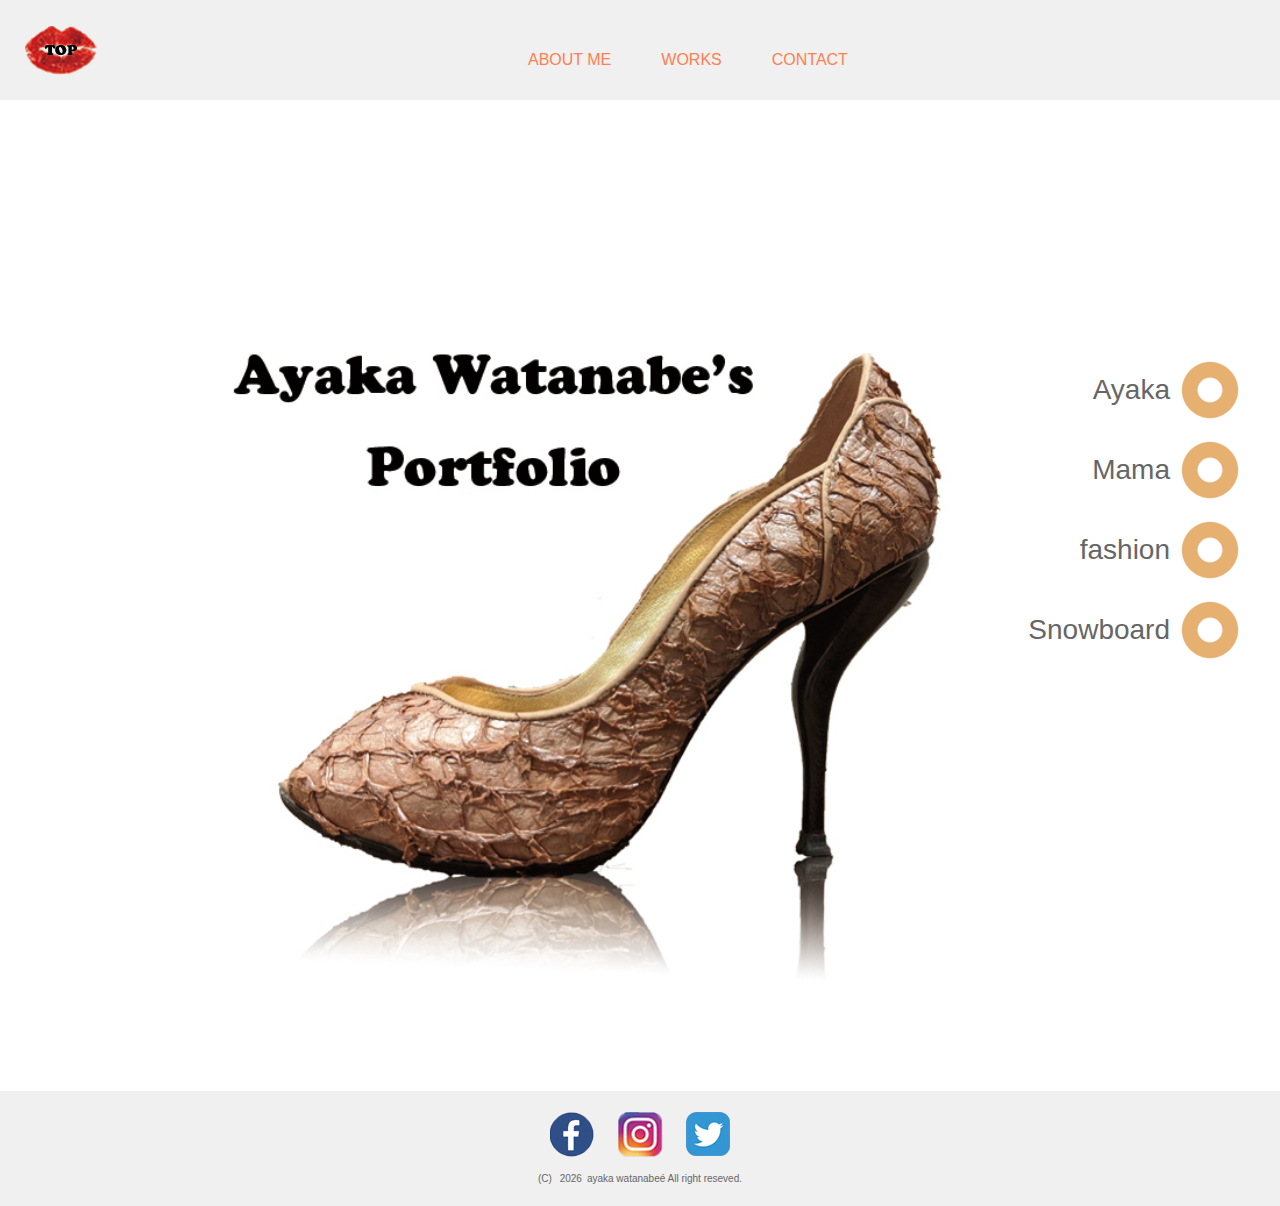
==== portfolio/index.html @ bd17fe5c "add protofolio" ====
<!DOCTYPE HTML>
<html lang="ja">

<head>
  <meta charset="utf-8">
  <meta name="description" content="Watanabe Ayaka's portfolio">
  <meta name="keywords" content="portfolio">
  <meta http-equiv="x-ua-compatible" content="ie=edge">
  <!--IE標準モード表示用-->
  <meta name="viewport" content="width=device-width, initial-scale=1.0">
  <meta name="format-detection" content="telephone=no">
  <!--TELリンク防ぐスマホ用-->
  <link rel="shortcut icon" href="images/favicon.ico">
  <title>Hi! I'm Ayaka Watanabe! | Portflio</title>
  <link rel="stylesheet" href="css/reset.css">
  <link rel="stylesheet" href="css/style.css">
  <link rel="stylesheet" href="css/jquery.bxslider.css">
  <link rel="stylesheet" href="css/colorbox.css">
  <link rel="stylesheet" href="css/component.css">
</head>

<body>
  <header class="header">

    <div class="pageTOP">

      <div class="top-icon">
        <a href="index.html">
          <img src="images/page01_03.jpg" alt="LOGO">
        </a>
      </div>

    </div>
    <!---- .pageTOP ---->

    <nav id="top-nav">
      <ul class="clearfix">
        <li class="navLine"><a href="about.html">ABOUT ME</a></li>
        <li class="navLine"><a href="works.html">WORKS</a></li>
        <li class="navLine"><a href="contact.html">CONTACT</a></li>
      </ul>
    </nav>


    <div class="responsive-menu">
      <div id="sp-nav">
        <ul>
          <li><a href="about.html">ABOUT ME</a></li>
          <li><a href="works.html">WORKS</a></li>
          <li><a href="contact.html">CONTACT</a></li>
        </ul>
      </div>
      <button class="sp-menu">
        <span></span><span></span><span></span>
      </button>
    </div>

  </header>


  <section class="profile">
    <p class="main-pic">
      <img id="main-picture1" src="images/カンプ_01.jpg" style="display: block;">
      <img id="main-picture2" src="images/sosk_02.jpg">
      <img id="main-picture3" src="images/fashion_03.jpg">
      <img id="main-picture4" src="images/snow_04.jpg">
    </p>


    <article class="sidenav">
      <svg class="filter" version="1.1">
        <defs>
          <filter id="gooeyness">
            <feGaussianBlur in="SourceGraphic" stdDeviation="8" result="blur" />
            <feColorMatrix in="blur" mode="matrix" values="1 0 0 0 0  0 1 0 0 0  0 0 1 0 0  0 0 0 20 -10"
              result="gooey" />
            <feComposite in="SourceGraphic" in2="gooey" operator="atop" />
          </filter>
        </defs>
      </svg>

      <div class="radios-boxes">

        <div class="labels">
          <label for="radio1" class="label">
            <p>Ayaka</p>
          </label>
          <label for="radio2" class="label">
            <p>Mama</p>
          </label>
          <label for="radio3" class="label">
            <p>fashion</p>
          </label>
          <label for="radio4" class="label">
            <p>Snowboard</p>
          </label>
        </div>

        <div class="radios">
          <input type="radio" name="radio" id="radio1" class="radio" value="r">
          <input type="radio" name="radio" id="radio2" class="radio" value="k">
          <input type="radio" name="radio" id="radio3" class="radio" value="t">
          <input type="radio" name="radio" id="radio4" class="radio" value="s">
          <div class="ball"></div>
        </div>
      </div>
    </article>
  </section>

  <footer>

    <section class="snsBtn">
      <ul>

        <li><a href="#"><img src="images/fb.jpg" alt="fb"></a></li>
        <li><a href="#"><img src="images/ins.jpg" alt="ins"></a></li>
        <li><a href="#"><img src="images/tw.jpg" alt="tw"></a></li>
      </ul>

    </section>

    <small>(C)&ensp;
      <script>document.write(new Date().getFullYear());</script>&ensp;ayaka watanabe&eacute All right reseved.</small>
  </footer>

  <script src="js/jquery-1.11.3.min.js"></script>
  <script src="js/gmap.js"></script>
  <script src="https://maps.google.com/maps/api/js?sencor=true"></script>
  <script src="js/jquery.bxslider.min.js"></script>
  <script src="js/jquery.colorbox-min.js"></script>
  <script src="js/jquery.easing.1.3.js"></script>
  <script src="js/modernizr.custom.js"></script>
  <script src="js/jquery.dlmenu.js"></script>
  <script src="js/function.js"></script>
</body>

</html>
---- portfolio/css/style.css ----
@charset "utf-8";

/************** 共通設定 **************/
body {
	font-family:"ヒラギノ角ゴ Pro W3", "Hiragino Kaku Gothic Pro", "游ゴシック", "Yu Gothic", "游ゴシック体", "YuGothic", "Meiryo UI", "メイリオ", Meiryo, sans-serif;
	font-size: 62.5%;
	color: #666;
}

.clearfix::after {
	content: "";
	display: block;
	clear: both;
}


/************** header **************/

header.header {
	width: 100%;
	background-color: #f0f0f0;
	height: 100px;
	top: 0;
	left: 0;

}

header.header .top-icon {
	float: left;
	padding: 25px;
}

.header nav {
  margin-left: 500px;
  padding: 28px;
}


.header nav ul {
	margin-top: 24px;
}

.header nav ul li {
	float: left;
	margin-right: 50px;
}

.header nav ul li:last-child {
	margin-right: 0;
}

.header nav ul li a {
	text-decoration: none;
	color: coral;	
	font-size: 1.6em;
	position: relative;
}

.navLine a::after {
	position: absolute;
	bottom: -4px;
	left: 0;
	content: "";
	height: 1px;
	width: 100%;
	background-color: #fff;
	transform: scale(0);
	transform-origin: center top;
	transition: 0.3s;
}

.navLine a:hover::after {
	transform: scale(1);
}

/************* footer ***************/

footer {
	width: 100%;
	height: 115px;
	background-color: #f0f0f0;
	text-align: center;
}

footer .snsBtn ul {
  padding-top: 2.5em;
  padding-bottom: 1.5em;	
}

footer .snsBtn img {
	margin-top: -4px;
}

footer .snsBtn ul li {
	display: inline;
	margin: 1em;
}
/************* top ***************/

.main-pic img {
  width: 100%;
  display: none;
}

/************* side nav ***************/

section p {
	position: relative;
	top: 0;
  }
  
  .sidenav  {
	position: absolute;
	right: 30px;
	top: 350px;
  }
  
  .filter {
	position: absolute;
	left: -9999px;
  }
  
  .burger {
	display: flex;
	flex-direction: column;
	padding: 30px;
  }
  
  .radios-boxes {
	display: flex;
  }
  
  .radios {
	display: flex;
	filter: url('#gooeyness');
	flex-direction: column;
	overflow: hidden;
	position: relative;
  }
  
  .radio {
	-moz-appearance: none;
	-ms-appearance: none;
	-webkit-appearance: none;
	appearance: none;
	border-radius: 50%;
	border: 16px solid #e6b071;
	cursor: pointer;
	height: 60px;
	margin: 10px;
	outline: 0;
	-webkit-tap-highlight-color: transparent;
	transition: border-color 800ms;
	width: 60px;
  }
  
  .radio.active {
	border-color: coral;
  }
  
  .ball {
	background: white;
	border-radius: 50%;
	height: 34px;
	left: 23px;
	pointer-events: none;
	position: absolute;
	top: 23px;
	transform: translateY(-80px);
	transition: transform 800ms;
	width: 34px;
  }
  
  .ball.pos0 {
	transform: translateY(0px);
  }
  
  .ball.pos1 {
	transform: translateY(80px);
  }
  
  .ball.pos2 {
	transform: translateY(160px);
  }
  
  .ball.pos3 {
	transform: translateY(240px);
  }
  
  .labels {
	margin-left: 5px;
  }
  
  .label {
	color: #666;
	cursor: pointer;
	display: flex;
	flex-direction: column;
	font-size: 28px;
	line-height: 50px;
	padding: 15px 0;
	-webkit-tap-highlight-color: transparent;
	transition: color 800ms;
  }
  
  .label p {
	  text-align: right;
  }
  
  .label.active {
	color: coral;
  } 

  /************* profile ***************/
.info {
	text-align: center;
}

.ayakaphoto,
.name {
	display: inline-block;
  margin-top: 9.0em;
}

.pr {
	padding: 3em 0;
	margin-left: 4em;
}

.skill {
	margin-bottom: 4em;
}

.pr img,
.skill img {
 width:  100%;
}



/* #main  {
	text-align: center;
	font-weight: bold;
}

.info img {
	margin-top: 90px;
}


.info h2 {
	font-size: 4.2em;
	
}

.info ul {
	font-size: 2.5em;
	font-weight: lighter;
}

.info
.info2 {
	font-weight: lighter;
} */



/************* works ***************/

#workList h3 {
	font-size: 50px;
	font-weight: bold;
	margin-top: 100px;
	margin-left: 30px;
	margin-bottom: 50px;
}
#workList img {
	vertical-align:bottom;
}

.graphics{
  display: flex;
  flex-wrap: wrap;
}

a.group1 {
  flex-basis: 25%;
}

.group1 img {
  width: 100%;
}

.web{
  display: flex;
  flex-wrap: wrap;
}
.web a img {
  padding-bottom: 50px;
}
a.group2 {
  flex-basis: 25%;
}

a.group2 img {
  width: 100%;
}

/************* responsive ***************
/* humburger menu */
.sp-menu {
  position: fixed;
  top: 20px;
  right: 25px;
  width: 35px;
  height: 22px;
  line-height: 10px;
  z-index: 10;
  border: none;
  background: transparent;
  display: none;
  outline: none;

}
.sp-menu span {
  display: inline-block;
  -webkit-transition: all .4s;
  transition: all .4s;
  box-sizing: border-box;
  position: relative;
  left: 0;
  width: 100%;
  height: 2px;
  background-color: darkgray;
  z-index: 10;
}

.sp-menu.active span:nth-of-type(1) {
  -webkit-transform: translateY(10px) rotate(45deg);
  transform: translateY(10px) rotate(45deg);
}
.sp-menu.active span:nth-of-type(2) {
  opacity: 0;
}
.sp-menu.active span:nth-of-type(3) {
  -webkit-transform: translateY(-10px) rotate(-45deg);
  transform: translateY(-10px) rotate(-45deg);
}

/* sp navigation */
#sp-nav {
  position: fixed;
  top: 0;
  right: 0;
  z-index: 10;
  width: 100%;
  height: 100vh;
  opacity: 0;
  background-color:rgba(53, 26, 209, 0.9);
  transition: all 0.3s ease-in-out;
  visibility: hidden;
}
#sp-nav.active {
  right: 0;
  opacity: 1;
  -moz-transform: translateX(0);
  -webkit-transform: translateX(0);
  transform: translateX(0);
  visibility: visible;
}

#sp-nav ul {
  margin: 40px 0;
  padding: 40px 0;
}
#sp-nav ul li {
  list-style-type: none;
}
#sp-nav ul li a {
  display: block;
  font-size: 40px;
  padding: 40px 0;
  transition: all 0.2s ease-in-out;
  text-align: center;
  text-decoration: none;
  color: #fff;
}
#sp-nav ul li a:hover {
  color: coral;
}

@media screen and (max-width: 769px) {
	#top-nav {
		display: none;
	}

	.radios-boxes {
		display: none;
  }

  .sp-menu {
    display: block;
  }

  .main-pic img {
    display: block;
  }

  #workList h3 {
    text-align: center;
    color: coral;
  }
  a.group1  {  
    margin: auto;
    flex-basis: 75%;  
  }

  a.group2 {
  }
  
  
}
---- portfolio/css/colorbox.css ----
/*
    Colorbox Core Style:
    The following CSS is consistent between example themes and should not be altered.
*/
#colorbox, #cboxOverlay, #cboxWrapper{position:absolute; top:0; left:0; z-index:9999; overflow:hidden;}
#cboxWrapper {max-width:none;}
#cboxOverlay{position:fixed; width:100%; height:100%;}
#cboxMiddleLeft, #cboxBottomLeft{clear:left;}
#cboxContent{position:relative;}
#cboxLoadedContent{overflow:auto; -webkit-overflow-scrolling: touch;}
#cboxTitle{margin:0;}
#cboxLoadingOverlay, #cboxLoadingGraphic{position:absolute; top:0; left:0; width:100%; height:100%;}
#cboxPrevious, #cboxNext, #cboxClose, #cboxSlideshow{cursor:pointer;}
.cboxPhoto{float:left; margin:auto; border:0; display:block; max-width:none; -ms-interpolation-mode:bicubic;}
.cboxIframe{width:100%; height:100%; display:block; border:0; padding:0; margin:0;}
#colorbox, #cboxContent, #cboxLoadedContent{box-sizing:content-box; -moz-box-sizing:content-box; -webkit-box-sizing:content-box;}

/* 
    User Style:
    Change the following styles to modify the appearance of Colorbox.  They are
    ordered & tabbed in a way that represents the nesting of the generated HTML.
*/
#cboxOverlay{background:#fff; opacity: 0.9; filter: alpha(opacity = 90);}
#colorbox{outline:0;}
    #cboxContent{margin-top:32px; overflow:visible; background:#000;}
        .cboxIframe{background:#fff;}
        #cboxError{padding:50px; border:1px solid #ccc;}
        #cboxLoadedContent{background:#000; padding:1px;}
        #cboxLoadingGraphic{background:url(images/loading.gif) no-repeat center center;}
        #cboxLoadingOverlay{background:#000;}
        #cboxTitle{position:absolute; top:-22px; left:0; color:#000;}
        #cboxCurrent{position:absolute; top:-22px; right:205px; text-indent:-9999px;}

        /* these elements are buttons, and may need to have additional styles reset to avoid unwanted base styles */
        #cboxPrevious, #cboxNext, #cboxSlideshow, #cboxClose {border:0; padding:0; margin:0; overflow:visible; text-indent:-9999px; width:20px; height:20px; position:absolute; top:-20px; background:url(../images/c_controls.png) no-repeat 0 0;}
        
        /* avoid outlines on :active (mouseclick), but preserve outlines on :focus (tabbed navigating) */
        #cboxPrevious:active, #cboxNext:active, #cboxSlideshow:active, #cboxClose:active {outline:0;}

        #cboxPrevious{background-position:0px 0px; right:44px;}
        #cboxPrevious:hover{background-position:0px -25px;}
        #cboxNext{background-position:-25px 0px; right:22px;}
        #cboxNext:hover{background-position:-25px -25px;}
        #cboxClose{background-position:-50px 0px; right:0;}
        #cboxClose:hover{background-position:-50px -25px;}
        .cboxSlideshow_on #cboxPrevious, .cboxSlideshow_off #cboxPrevious{right:66px;}
        .cboxSlideshow_on #cboxSlideshow{background-position:-75px -25px; right:44px;}
        .cboxSlideshow_on #cboxSlideshow:hover{background-position:-100px -25px;}
        .cboxSlideshow_off #cboxSlideshow{background-position:-100px 0px; right:44px;}
        .cboxSlideshow_off #cboxSlideshow:hover{background-position:-75px -25px;}
---- portfolio/css/component.css ----
@font-face {
	font-family: 'icomoon';
	src:url('../fonts/icomoon.eot');
	src:url('../fonts/icomoon.eot?#iefix') format('embedded-opentype'),
		url('../fonts/icomoon.woff') format('woff'),
		url('../fonts/icomoon.ttf') format('truetype'),
		url('../fonts/icomoon.svg#icomoon') format('svg');
	font-weight: normal;
	font-style: normal;
}

/* Common styles of menus */

.dl-menuwrapper {
	width: 100%;
	max-width: 200px;
	float: left;
	position: relative;
	-webkit-perspective: 1000px;
	perspective: 1000px;
	-webkit-perspective-origin: 50% 200%;
	perspective-origin: 50% 200%;
}

.dl-menuwrapper:first-child {
	margin-right: 100px;
}

.dl-menuwrapper button {
	background: #D8CACA;
	opacity: 0.8;
	border: none;
	width: 48px;
	height: 45px;
	text-indent: -900em;
	overflow: hidden;
	position: relative;
	cursor: pointer;
	outline: none;
	float: right;
}

.dl-menuwrapper button:hover,
.dl-menuwrapper button.dl-active,
.dl-menuwrapper ul {
	background: #D8CACA;
}

.dl-menuwrapper button:after {
	content: '';
	position: absolute;
	width: 68%;
	height: 5px;
	background: #fff;
	top: 10px;
	left: 16%;
	box-shadow: 
		0 10px 0 #fff, 
		0 20px 0 #fff;
}

.dl-menuwrapper ul {
	padding: 0;
	list-style: none;
	-webkit-transform-style: preserve-3d;
	transform-style: preserve-3d;
}

.dl-menuwrapper li {
	position: relative;
}

.dl-menuwrapper li a {
	display: block;
	position: relative;
	padding: 15px 20px;
	font-size: 16px;
	line-height: 20px;
	font-weight: 300;
	color: #fff;
	outline: none;
}

.no-touch .dl-menuwrapper li a:hover {
	background: rgba(255,248,213,0.1);
}

.dl-menuwrapper li.dl-back > a {
	padding-left: 30px;
	background: rgba(0,0,0,0.1);
}

.dl-menuwrapper li.dl-back:after,
.dl-menuwrapper li > a:not(:only-child):after {
	position: absolute;
	top: 0;
	line-height: 50px;
	font-family: 'icomoon';
	speak: none;
	-webkit-font-smoothing: antialiased;
	content: "\e000";
}

.dl-menuwrapper li.dl-back:after {
	left: 10px;
	color: rgba(212,204,198,0.3);
	-webkit-transform: rotate(180deg);
	transform: rotate(180deg);
}

.dl-menuwrapper li > a:after {
	right: 10px;
	color: rgba(0,0,0,0.15);
}

.dl-menuwrapper .dl-menu {
	margin: 40px 0 0 0;
	position: absolute;
	width: 100%;
	opacity: 0;
	pointer-events: none;
	-webkit-transform: translateY(10px);
	transform: translateY(10px);
	-webkit-backface-visibility: hidden;
	backface-visibility: hidden;
}

.dl-menuwrapper .dl-menu.dl-menu-toggle {
	transition: all 0.3s ease;
}

.dl-menuwrapper .dl-menu.dl-menuopen {
	opacity: 1;
	pointer-events: auto;
	-webkit-transform: translateY(0px);
	transform: translateY(0px);
}

/* Hide the inner submenus */
.dl-menuwrapper li .dl-submenu {
	display: none;
}

/* 
When a submenu is openend, we will hide all li siblings.
For that we give a class to the parent menu called "dl-subview".
We also hide the submenu link. 
The opened submenu will get the class "dl-subviewopen".
All this is done for any sub-level being entered.
*/
.dl-menu.dl-subview li,
.dl-menu.dl-subview li.dl-subviewopen > a,
.dl-menu.dl-subview li.dl-subview > a {
	display: none;
}

.dl-menu.dl-subview li.dl-subview,
.dl-menu.dl-subview li.dl-subview .dl-submenu,
.dl-menu.dl-subview li.dl-subviewopen,
.dl-menu.dl-subview li.dl-subviewopen > .dl-submenu,
.dl-menu.dl-subview li.dl-subviewopen > .dl-submenu > li {
	display: block;
}

/* Dynamically added submenu outside of the menu context */
.dl-menuwrapper > .dl-submenu {
	position: absolute;
	width: 100%;
	top: 50px;
	left: 0;
	margin: 0;
}

/* Animation classes for moving out and in */

.dl-menu.dl-animate-out-1 {
	-webkit-animation: MenuAnimOut1 0.4s;
	animation: MenuAnimOut1 0.4s;
}

.dl-menu.dl-animate-out-2 {
	-webkit-animation: MenuAnimOut2 0.3s ease-in-out;
	animation: MenuAnimOut2 0.3s ease-in-out;
}

.dl-menu.dl-animate-out-3 {
	-webkit-animation: MenuAnimOut3 0.4s ease;
	animation: MenuAnimOut3 0.4s ease;
}

.dl-menu.dl-animate-out-4 {
	-webkit-animation: MenuAnimOut4 0.4s ease;
	animation: MenuAnimOut4 0.4s ease;
}

.dl-menu.dl-animate-out-5 {
	-webkit-animation: MenuAnimOut5 0.4s ease;
	animation: MenuAnimOut5 0.4s ease;
}

@-webkit-keyframes MenuAnimOut1 {
	0% { }
	50% {
		-webkit-transform: translateZ(-250px) rotateY(30deg);
	}
	75% {
		-webkit-transform: translateZ(-372.5px) rotateY(15deg);
		opacity: .5;
	}
	100% {
		-webkit-transform: translateZ(-500px) rotateY(0deg);
		opacity: 0;
	}
}

@-webkit-keyframes MenuAnimOut2 {
	0% { }
	100% {
		-webkit-transform: translateX(-100%);
		opacity: 0;
	}
}

@-webkit-keyframes MenuAnimOut3 {
	0% { }
	100% {
		-webkit-transform: translateZ(300px);
		opacity: 0;
	}
}

@-webkit-keyframes MenuAnimOut4 {
	0% { }
	100% {
		-webkit-transform: translateZ(-300px);
		opacity: 0;
	}
}

@-webkit-keyframes MenuAnimOut5 {
	0% { }
	100% {
		-webkit-transform: translateY(40%);
		opacity: 0;
	}
}

@keyframes MenuAnimOut1 {
	0% { }
	50% {
		-webkit-transform: translateZ(-250px) rotateY(30deg);
		transform: translateZ(-250px) rotateY(30deg);
	}
	75% {
		-webkit-transform: translateZ(-372.5px) rotateY(15deg);
		transform: translateZ(-372.5px) rotateY(15deg);
		opacity: .5;
	}
	100% {
		-webkit-transform: translateZ(-500px) rotateY(0deg);
		transform: translateZ(-500px) rotateY(0deg);
		opacity: 0;
	}
}

@keyframes MenuAnimOut2 {
	0% { }
	100% {
		-webkit-transform: translateX(-100%);
		transform: translateX(-100%);
		opacity: 0;
	}
}

@keyframes MenuAnimOut3 {
	0% { }
	100% {
		-webkit-transform: translateZ(300px);
		transform: translateZ(300px);
		opacity: 0;
	}
}

@keyframes MenuAnimOut4 {
	0% { }
	100% {
		-webkit-transform: translateZ(-300px);
		transform: translateZ(-300px);
		opacity: 0;
	}
}

@keyframes MenuAnimOut5 {
	0% { }
	100% {
		-webkit-transform: translateY(40%);
		transform: translateY(40%);
		opacity: 0;
	}
}

.dl-menu.dl-animate-in-1 {
	-webkit-animation: MenuAnimIn1 0.3s;
	animation: MenuAnimIn1 0.3s;
}

.dl-menu.dl-animate-in-2 {
	-webkit-animation: MenuAnimIn2 0.3s ease-in-out;
	animation: MenuAnimIn2 0.3s ease-in-out;
}

.dl-menu.dl-animate-in-3 {
	-webkit-animation: MenuAnimIn3 0.4s ease;
	animation: MenuAnimIn3 0.4s ease;
}

.dl-menu.dl-animate-in-4 {
	-webkit-animation: MenuAnimIn4 0.4s ease;
	animation: MenuAnimIn4 0.4s ease;
}

.dl-menu.dl-animate-in-5 {
	-webkit-animation: MenuAnimIn5 0.4s ease;
	animation: MenuAnimIn5 0.4s ease;
}

@-webkit-keyframes MenuAnimIn1 {
	0% {
		-webkit-transform: translateZ(-500px) rotateY(0deg);
		opacity: 0;
	}
	20% {
		-webkit-transform: translateZ(-250px) rotateY(30deg);
		opacity: 0.5;
	}
	100% {
		-webkit-transform: translateZ(0px) rotateY(0deg);
		opacity: 1;
	}
}

@-webkit-keyframes MenuAnimIn2 {
	0% {
		-webkit-transform: translateX(-100%);
		opacity: 0;
	}
	100% {
		-webkit-transform: translateX(0px);
		opacity: 1;
	}
}

@-webkit-keyframes MenuAnimIn3 {
	0% {
		-webkit-transform: translateZ(300px);
		opacity: 0;
	}
	100% {
		-webkit-transform: translateZ(0px);
		opacity: 1;
	}
}

@-webkit-keyframes MenuAnimIn4 {
	0% {
		-webkit-transform: translateZ(-300px);
		opacity: 0;
	}
	100% {
		-webkit-transform: translateZ(0px);
		opacity: 1;
	}
}

@-webkit-keyframes MenuAnimIn5 {
	0% {
		-webkit-transform: translateY(40%);
		opacity: 0;
	}
	100% {
		-webkit-transform: translateY(0);
		opacity: 1;
	}
}

@keyframes MenuAnimIn1 {
	0% {
		-webkit-transform: translateZ(-500px) rotateY(0deg);
		transform: translateZ(-500px) rotateY(0deg);
		opacity: 0;
	}
	20% {
		-webkit-transform: translateZ(-250px) rotateY(30deg);
		transform: translateZ(-250px) rotateY(30deg);
		opacity: 0.5;
	}
	100% {
		-webkit-transform: translateZ(0px) rotateY(0deg);
		transform: translateZ(0px) rotateY(0deg);
		opacity: 1;
	}
}

@keyframes MenuAnimIn2 {
	0% {
		-webkit-transform: translateX(-100%);
		transform: translateX(-100%);
		opacity: 0;
	}
	100% {
		-webkit-transform: translateX(0px);
		transform: translateX(0px);
		opacity: 1;
	}
}

@keyframes MenuAnimIn3 {
	0% {
		-webkit-transform: translateZ(300px);
		transform: translateZ(300px);
		opacity: 0;
	}
	100% {
		-webkit-transform: translateZ(0px);
		transform: translateZ(0px);
		opacity: 1;
	}
}

@keyframes MenuAnimIn4 {
	0% {
		-webkit-transform: translateZ(-300px);
		transform: translateZ(-300px);
		opacity: 0;
	}
	100% {
		-webkit-transform: translateZ(0px);
		transform: translateZ(0px);
		opacity: 1;
	}
}

@keyframes MenuAnimIn5 {
	0% {
		-webkit-transform: translateY(40%);
		transform: translateY(40%);
		opacity: 0;
	}
	100% {
		-webkit-transform: translateY(0);
		transform: translateY(0);
		opacity: 1;
	}
}

.dl-menuwrapper > .dl-submenu.dl-animate-in-1 {
	-webkit-animation: SubMenuAnimIn1 0.4s ease;
	animation: SubMenuAnimIn1 0.4s ease;
}

.dl-menuwrapper > .dl-submenu.dl-animate-in-2 {
	-webkit-animation: SubMenuAnimIn2 0.3s ease-in-out;
	animation: SubMenuAnimIn2 0.3s ease-in-out;
}

.dl-menuwrapper > .dl-submenu.dl-animate-in-3 {
	-webkit-animation: SubMenuAnimIn3 0.4s ease;
	animation: SubMenuAnimIn3 0.4s ease;
}

.dl-menuwrapper > .dl-submenu.dl-animate-in-4 {
	-webkit-animation: SubMenuAnimIn4 0.4s ease;
	animation: SubMenuAnimIn4 0.4s ease;
}

.dl-menuwrapper > .dl-submenu.dl-animate-in-5 {
	-webkit-animation: SubMenuAnimIn5 0.4s ease;
	animation: SubMenuAnimIn5 0.4s ease;
}

@-webkit-keyframes SubMenuAnimIn1 {
	0% {
		-webkit-transform: translateX(50%);
		opacity: 0;
	}
	100% {
		-webkit-transform: translateX(0px);
		opacity: 1;
	}
}

@-webkit-keyframes SubMenuAnimIn2 {
	0% {
		-webkit-transform: translateX(100%);
		opacity: 0;
	}
	100% {
		-webkit-transform: translateX(0px);
		opacity: 1;
	}
}

@-webkit-keyframes SubMenuAnimIn3 {
	0% {
		-webkit-transform: translateZ(-300px);
		opacity: 0;
	}
	100% {
		-webkit-transform: translateZ(0px);
		opacity: 1;
	}
}

@-webkit-keyframes SubMenuAnimIn4 {
	0% {
		-webkit-transform: translateZ(300px);
		opacity: 0;
	}
	100% {
		-webkit-transform: translateZ(0px);
		opacity: 1;
	}
}

@-webkit-keyframes SubMenuAnimIn5 {
	0% {
		-webkit-transform: translateZ(-200px);
		opacity: 0;
	}
	100% {
		-webkit-transform: translateZ(0);
		opacity: 1;
	}
}

@keyframes SubMenuAnimIn1 {
	0% {
		-webkit-transform: translateX(50%);
		transform: translateX(50%);
		opacity: 0;
	}
	100% {
		-webkit-transform: translateX(0px);
		transform: translateX(0px);
		opacity: 1;
	}
}

@keyframes SubMenuAnimIn2 {
	0% {
		-webkit-transform: translateX(100%);
		transform: translateX(100%);
		opacity: 0;
	}
	100% {
		-webkit-transform: translateX(0px);
		transform: translateX(0px);
		opacity: 1;
	}
}

@keyframes SubMenuAnimIn3 {
	0% {
		-webkit-transform: translateZ(-300px);
		transform: translateZ(-300px);
		opacity: 0;
	}
	100% {
		-webkit-transform: translateZ(0px);
		transform: translateZ(0px);
		opacity: 1;
	}
}

@keyframes SubMenuAnimIn4 {
	0% {
		-webkit-transform: translateZ(300px);
		transform: translateZ(300px);
		opacity: 0;
	}
	100% {
		-webkit-transform: translateZ(0px);
		transform: translateZ(0px);
		opacity: 1;
	}
}

@keyframes SubMenuAnimIn5 {
	0% {
		-webkit-transform: translateZ(-200px);
		transform: translateZ(-200px);
		opacity: 0;
	}
	100% {
		-webkit-transform: translateZ(0);
		transform: translateZ(0);
		opacity: 1;
	}
}

.dl-menuwrapper > .dl-submenu.dl-animate-out-1 {
	-webkit-animation: SubMenuAnimOut1 0.4s ease;
	animation: SubMenuAnimOut1 0.4s ease;
}

.dl-menuwrapper > .dl-submenu.dl-animate-out-2 {
	-webkit-animation: SubMenuAnimOut2 0.3s ease-in-out;
	animation: SubMenuAnimOut2 0.3s ease-in-out;
}

.dl-menuwrapper > .dl-submenu.dl-animate-out-3 {
	-webkit-animation: SubMenuAnimOut3 0.4s ease;
	animation: SubMenuAnimOut3 0.4s ease;
}

.dl-menuwrapper > .dl-submenu.dl-animate-out-4 {
	-webkit-animation: SubMenuAnimOut4 0.4s ease;
	animation: SubMenuAnimOut4 0.4s ease;
}

.dl-menuwrapper > .dl-submenu.dl-animate-out-5 {
	-webkit-animation: SubMenuAnimOut5 0.4s ease;
	animation: SubMenuAnimOut5 0.4s ease;
}

@-webkit-keyframes SubMenuAnimOut1 {
	0% {
		-webkit-transform: translateX(0%);
		opacity: 1;
	}
	100% {
		-webkit-transform: translateX(50%);
		opacity: 0;
	}
}

@-webkit-keyframes SubMenuAnimOut2 {
	0% {
		-webkit-transform: translateX(0%);
		opacity: 1;
	}
	100% {
		-webkit-transform: translateX(100%);
		opacity: 0;
	}
}

@-webkit-keyframes SubMenuAnimOut3 {
	0% {
		-webkit-transform: translateZ(0px);
		opacity: 1;
	}
	100% {
		-webkit-transform: translateZ(-300px);
		opacity: 0;
	}
}

@-webkit-keyframes SubMenuAnimOut4 {
	0% {
		-webkit-transform: translateZ(0px);
		opacity: 1;
	}
	100% {
		-webkit-transform: translateZ(300px);
		opacity: 0;
	}
}

@-webkit-keyframes SubMenuAnimOut5 {
	0% {
		-webkit-transform: translateZ(0);
		opacity: 1;
	}
	100% {
		-webkit-transform: translateZ(-200px);
		opacity: 0;
	}
}

@keyframes SubMenuAnimOut1 {
	0% {
		-webkit-transform: translateX(0%);
		transform: translateX(0%);
		opacity: 1;
	}
	100% {
		-webkit-transform: translateX(50%);
		transform: translateX(50%);
		opacity: 0;
	}
}

@keyframes SubMenuAnimOut2 {
	0% {
		-webkit-transform: translateX(0%);
		transform: translateX(0%);
		opacity: 1;
	}
	100% {
		-webkit-transform: translateX(100%);
		transform: translateX(100%);
		opacity: 0;
	}
}

@keyframes SubMenuAnimOut3 {
	0% {
		-webkit-transform: translateZ(0px);
		transform: translateZ(0px);
		opacity: 1;
	}
	100% {
		-webkit-transform: translateZ(-300px);
		transform: translateZ(-300px);
		opacity: 0;
	}
}

@keyframes SubMenuAnimOut4 {
	0% {
		-webkit-transform: translateZ(0px);
		transform: translateZ(0px);
		opacity: 1;
	}
	100% {
		-webkit-transform: translateZ(300px);
		transform: translateZ(300px);
		opacity: 0;
	}
}

@keyframes SubMenuAnimOut5 {
	0% {
		-webkit-transform: translateZ(0);
		transform: translateZ(0);
		opacity: 1;
	}
	100% {
		-webkit-transform: translateZ(-200px);
		transform: translateZ(-200px);
		opacity: 0;
	}
}

/* No JS Fallback */
.no-js .dl-menuwrapper .dl-menu {
	position: relative;
	opacity: 1;
	-webkit-transform: none;
	transform: none;
}

.no-js .dl-menuwrapper li .dl-submenu {
	display: block;
}

.no-js .dl-menuwrapper li.dl-back {
	display: none;
}

.no-js .dl-menuwrapper li > a:not(:only-child) {
	background: rgba(0,0,0,0.1);
}

.no-js .dl-menuwrapper li > a:not(:only-child):after {
	content: '';
}

/* Colors for demos */

/* Demo 1 */
.demo-1 .dl-menuwrapper button {
	background: #c62860;
}

.demo-1 .dl-menuwrapper button:hover,
.demo-1 .dl-menuwrapper button.dl-active,
.demo-1 .dl-menuwrapper ul {
	background: #9e1847;
}

/* Demo 2 */
.demo-2 .dl-menuwrapper button {
	background: #e86814;
}

.demo-2 .dl-menuwrapper button:hover,
.demo-2 .dl-menuwrapper button.dl-active,
.demo-2 .dl-menuwrapper ul {
	background: #D35400;
}

/* Demo 3 */
.demo-3 .dl-menuwrapper button {
	background: #08cbc4;
}

.demo-3 .dl-menuwrapper button:hover,
.demo-3 .dl-menuwrapper button.dl-active,
.demo-3 .dl-menuwrapper ul {
	background: #00b4ae;
}

/* Demo 4 */
.demo-4 .dl-menuwrapper button {
	background: #90b912;
}

.demo-4 .dl-menuwrapper button:hover,
.demo-4 .dl-menuwrapper button.dl-active,
.demo-4 .dl-menuwrapper ul {
	background: #79a002;
}

/* Demo 5 */
.demo-5 .dl-menuwrapper button {
	background: #744783;
}

.demo-5 .dl-menuwrapper button:hover,
.demo-5 .dl-menuwrapper button.dl-active,
.demo-5 .dl-menuwrapper ul {
	background: #643771;
}
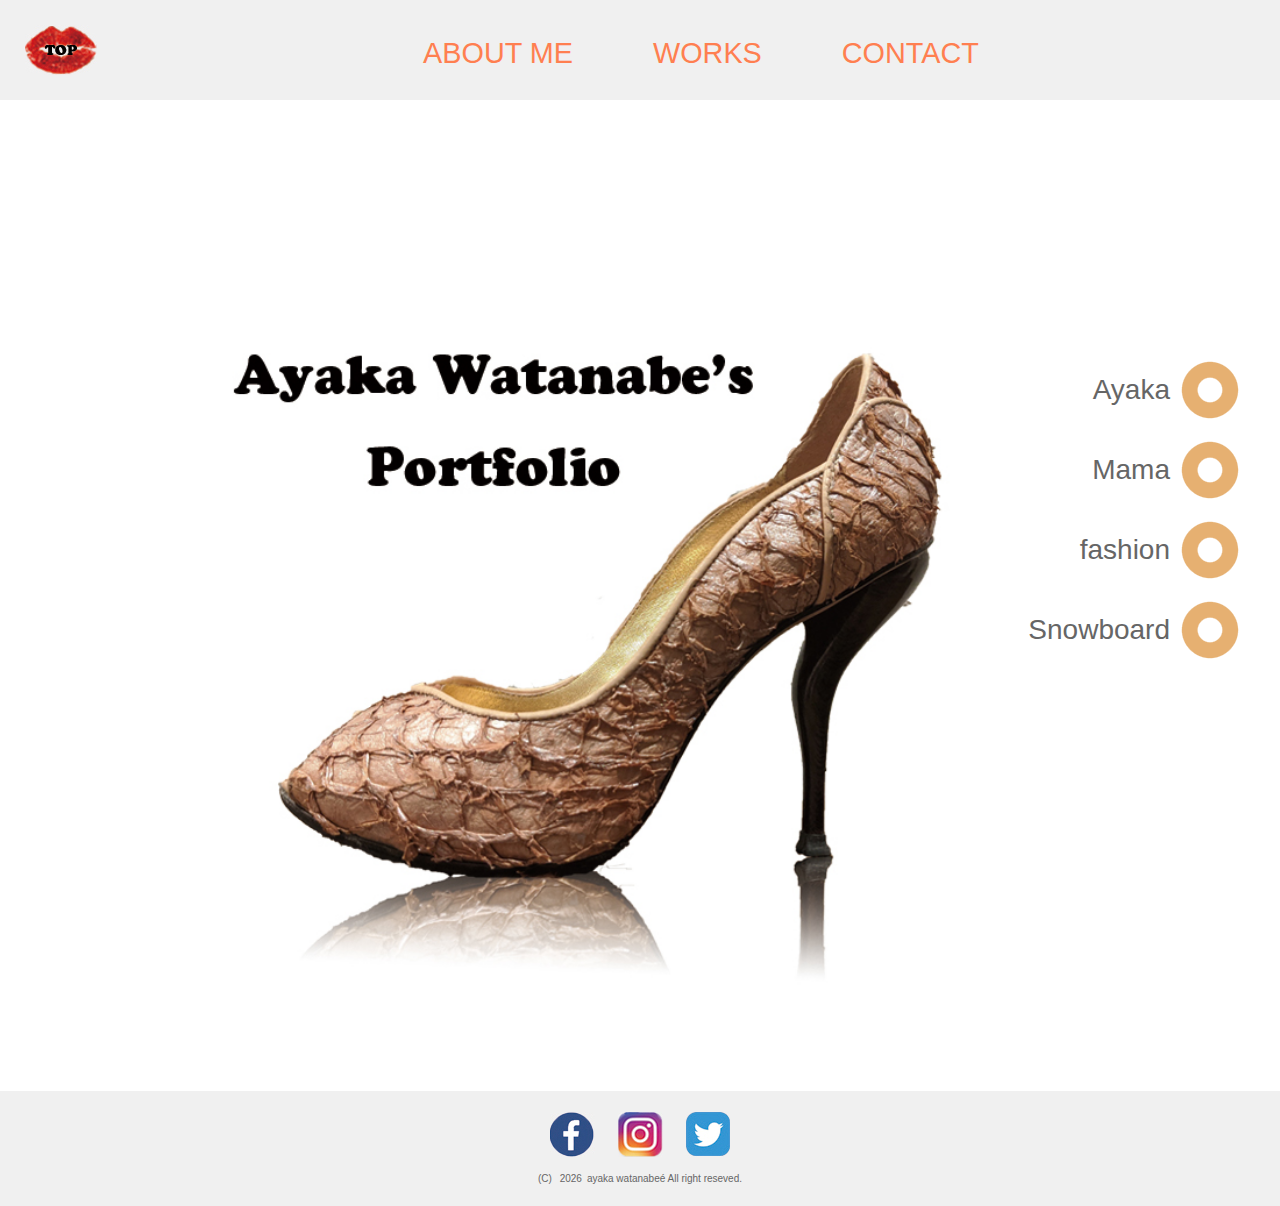
==== commit d4f6200f: "underline" ====
--- a/portfolio/index.html
+++ b/portfolio/index.html
@@ -38,7 +38,8 @@
         <li class="navLine"><a href="about.html">ABOUT ME</a></li>
         <li class="navLine"><a href="works.html">WORKS</a></li>
         <li class="navLine"><a href="contact.html">CONTACT</a></li>
-      </ul>
+      </ul
+      >
     </nav>
 
 
@@ -54,7 +55,7 @@
         <span></span><span></span><span></span>
       </button>
     </div>
-
+    　
   </header>
 
 
@@ -80,7 +81,6 @@
       </svg>
 
       <div class="radios-boxes">
-
         <div class="labels">
           <label for="radio1" class="label">
             <p>Ayaka</p>
@@ -108,15 +108,12 @@
   </section>
 
   <footer>
-
     <section class="snsBtn">
       <ul>
-
-        <li><a href="#"><img src="images/fb.jpg" alt="fb"></a></li>
-        <li><a href="#"><img src="images/ins.jpg" alt="ins"></a></li>
-        <li><a href="#"><img src="images/tw.jpg" alt="tw"></a></li>
+        <li><a href="https://www.facebook.com/ayaka.muto.313"><img src="images/fb.jpg" alt="fb"></a></li>
+        <li><a href="https://www.instagram.com/aykwt/?hl=ja"><img src="images/ins.jpg" alt="ins"></a></li>
+        <li><a href="https://twitter.com/home?lang=ja"><img src="images/tw.jpg" alt="tw"></a></li>
       </ul>
-
     </section>
 
     <small>(C)&ensp;
--- a/portfolio/css/style.css
+++ b/portfolio/css/style.css
@@ -1,100 +1,98 @@
 @charset "utf-8";
-
 /************** 共通設定 **************/
+
 body {
-	font-family:"ヒラギノ角ゴ Pro W3", "Hiragino Kaku Gothic Pro", "游ゴシック", "Yu Gothic", "游ゴシック体", "YuGothic", "Meiryo UI", "メイリオ", Meiryo, sans-serif;
-	font-size: 62.5%;
-	color: #666;
+  font-family: "ヒラギノ角ゴ Pro W3", "Hiragino Kaku Gothic Pro", "游ゴシック", "Yu Gothic", "游ゴシック体", "YuGothic", "Meiryo UI", "メイリオ", Meiryo, sans-serif;
+  font-size: 62.5%;
+  color: #666;
 }
 
 .clearfix::after {
-	content: "";
-	display: block;
-	clear: both;
-}
-
+  content: "";
+  display: block;
+  clear: both;
+}
 
 /************** header **************/
 
 header.header {
-	width: 100%;
-	background-color: #f0f0f0;
-	height: 100px;
-	top: 0;
-	left: 0;
-
+  width: 100%;
+  background-color: #f0f0f0;
+  height: 100px;
+  top: 0;
+  left: 0;
 }
 
 header.header .top-icon {
-	float: left;
-	padding: 25px;
+  float: left;
+  padding: 25px;
+}
+
+.header nav ul {
+  text-align: center;
 }
 
 .header nav {
-  margin-left: 500px;
-  padding: 28px;
-}
-
-
-.header nav ul {
-	margin-top: 24px;
+  font-size: 18px;
 }
 
 .header nav ul li {
-	float: left;
-	margin-right: 50px;
+  display: inline-block;
+  margin-right: 75px;
+  margin-top: 39px;
 }
 
 .header nav ul li:last-child {
-	margin-right: 0;
+  margin-right: 0;
 }
 
 .header nav ul li a {
-	text-decoration: none;
-	color: coral;	
-	font-size: 1.6em;
-	position: relative;
+  text-decoration: none;
+  color: coral;
+  font-size: 1.6em;
+  position: relative;
 }
 
 .navLine a::after {
-	position: absolute;
-	bottom: -4px;
-	left: 0;
-	content: "";
-	height: 1px;
-	width: 100%;
-	background-color: #fff;
-	transform: scale(0);
-	transform-origin: center top;
-	transition: 0.3s;
+  position: absolute;
+  bottom: -4px;
+  left: 0;
+  content: "";
+  height: 1px;
+  width: 100%;
+  background-color: #e6b071;
+  transform: scale(0);
+  transform-origin: center top;
+  transition: 0.3s;
 }
 
 .navLine a:hover::after {
-	transform: scale(1);
+  transform: scale(1);
 }
 
 /************* footer ***************/
 
 footer {
-	width: 100%;
-	height: 115px;
-	background-color: #f0f0f0;
-	text-align: center;
+  width: 100%;
+  height: 115px;
+  background-color: #f0f0f0;
+  text-align: center;
 }
 
 footer .snsBtn ul {
   padding-top: 2.5em;
-  padding-bottom: 1.5em;	
+  padding-bottom: 1.5em;
 }
 
 footer .snsBtn img {
-	margin-top: -4px;
+  margin-top: -4px;
 }
 
 footer .snsBtn ul li {
-	display: inline;
-	margin: 1em;
-}
+  display: inline;
+  margin: 1em;
+}
+
 /************* top ***************/
 
 .main-pic img {
@@ -105,180 +103,231 @@
 /************* side nav ***************/
 
 section p {
-	position: relative;
-	top: 0;
-  }
-  
-  .sidenav  {
-	position: absolute;
-	right: 30px;
-	top: 350px;
-  }
-  
-  .filter {
-	position: absolute;
-	left: -9999px;
-  }
-  
-  .burger {
-	display: flex;
-	flex-direction: column;
-	padding: 30px;
-  }
-  
-  .radios-boxes {
-	display: flex;
-  }
-  
-  .radios {
-	display: flex;
-	filter: url('#gooeyness');
-	flex-direction: column;
-	overflow: hidden;
-	position: relative;
-  }
-  
-  .radio {
-	-moz-appearance: none;
-	-ms-appearance: none;
-	-webkit-appearance: none;
-	appearance: none;
-	border-radius: 50%;
-	border: 16px solid #e6b071;
-	cursor: pointer;
-	height: 60px;
-	margin: 10px;
-	outline: 0;
-	-webkit-tap-highlight-color: transparent;
-	transition: border-color 800ms;
-	width: 60px;
-  }
-  
-  .radio.active {
-	border-color: coral;
-  }
-  
-  .ball {
-	background: white;
-	border-radius: 50%;
-	height: 34px;
-	left: 23px;
-	pointer-events: none;
-	position: absolute;
-	top: 23px;
-	transform: translateY(-80px);
-	transition: transform 800ms;
-	width: 34px;
-  }
-  
-  .ball.pos0 {
-	transform: translateY(0px);
-  }
-  
-  .ball.pos1 {
-	transform: translateY(80px);
-  }
-  
-  .ball.pos2 {
-	transform: translateY(160px);
-  }
-  
-  .ball.pos3 {
-	transform: translateY(240px);
-  }
-  
-  .labels {
-	margin-left: 5px;
-  }
-  
-  .label {
-	color: #666;
-	cursor: pointer;
-	display: flex;
-	flex-direction: column;
-	font-size: 28px;
-	line-height: 50px;
-	padding: 15px 0;
-	-webkit-tap-highlight-color: transparent;
-	transition: color 800ms;
-  }
-  
-  .label p {
-	  text-align: right;
-  }
-  
-  .label.active {
-	color: coral;
-  } 
-
-  /************* profile ***************/
+  position: relative;
+  top: 0;
+}
+
+.sidenav {
+  position: absolute;
+  right: 30px;
+  top: 350px;
+}
+
+.filter {
+  position: absolute;
+  left: -9999px;
+}
+
+.burger {
+  display: flex;
+  flex-direction: column;
+  padding: 30px;
+}
+
+.radios-boxes {
+  display: flex;
+}
+
+.radios {
+  display: flex;
+  filter: url('#gooeyness');
+  flex-direction: column;
+  overflow: hidden;
+  position: relative;
+}
+
+.radio {
+  -moz-appearance: none;
+  -ms-appearance: none;
+  -webkit-appearance: none;
+  appearance: none;
+  border-radius: 50%;
+  border: 16px solid #e6b071;
+  cursor: pointer;
+  height: 60px;
+  margin: 10px;
+  outline: 0;
+  -webkit-tap-highlight-color: transparent;
+  transition: border-color 800ms;
+  width: 60px;
+}
+
+.radio.active {
+  border-color: coral;
+}
+
+.ball {
+  background: white;
+  border-radius: 50%;
+  height: 34px;
+  left: 23px;
+  pointer-events: none;
+  position: absolute;
+  top: 23px;
+  transform: translateY(-80px);
+  transition: transform 800ms;
+  width: 34px;
+}
+
+.ball.pos0 {
+  transform: translateY(0px);
+}
+
+.ball.pos1 {
+  transform: translateY(80px);
+}
+
+.ball.pos2 {
+  transform: translateY(160px);
+}
+
+.ball.pos3 {
+  transform: translateY(240px);
+}
+
+.labels {
+  margin-left: 5px;
+}
+
+.label {
+  color: #666;
+  cursor: pointer;
+  display: flex;
+  flex-direction: column;
+  font-size: 28px;
+  line-height: 50px;
+  padding: 15px 0;
+  -webkit-tap-highlight-color: transparent;
+  transition: color 800ms;
+}
+
+.label p {
+  text-align: right;
+}
+
+.label.active {
+  color: coral;
+}
+
+/************* profile ***************/
+
 .info {
-	text-align: center;
-}
-
-.ayakaphoto,
-.name {
-	display: inline-block;
+  text-align: center;
+}
+
+.ayakaphoto, .name {
+  display: inline-block;
   margin-top: 9.0em;
 }
 
-.pr {
-	padding: 3em 0;
-	margin-left: 4em;
-}
-
-.skill {
-	margin-bottom: 4em;
-}
-
-.pr img,
-.skill img {
- width:  100%;
-}
-
-
-
-/* #main  {
-	text-align: center;
-	font-weight: bold;
-}
-
-.info img {
-	margin-top: 90px;
-}
-
-
-.info h2 {
-	font-size: 4.2em;
-	
-}
-
-.info ul {
-	font-size: 2.5em;
-	font-weight: lighter;
-}
-
-.info
+.info2 h3 {
+  width: 100%;
+  font-size: 30px;
+  padding-top: 60px;
+  padding-bottom: 50px;
+  text-align: center;
+  position: relative;
+  display: inline-block;
+}
+
+.info2 h3:before, .info2 h3:after {
+  content: '';
+  position: absolute;
+  top: 52%;
+  display: inline-block;
+  width: 588px;
+  height: 1px;
+  background-color: coral;
+}
+
+.info2 h3:before {
+  left: 0;
+}
+
+.info2 h3:after {
+  right: 0;
+}
+
 .info2 {
-	font-weight: lighter;
-} */
-
-
+  padding-top: 25px;
+  max-width: 1372px;
+  width: 100%;
+  margin: 0 auto;
+}
+
+.plofile {
+  font-size: 25px;
+  flex-basis: 96%;
+  line-height: 1.5em;
+}
+
+table {
+  border-collapse: collapse;
+  margin: 0 auto;
+  max-width: 59%;
+}
+
+table th, td {
+  width: 100%;
+  font-size: 30px;
+  background-color: rgb(255, 127, 80, 0.7);
+}
+
+table th {
+  color: #fff;
+  padding: 21px 0px 22px 55px;
+}
+
+table td {
+  padding: 0px 57px 0px 0px;
+}
+
+.skill .topHeight {
+  padding-top: 50px;
+}
+
+.skill .underHeight {
+  padding-bottom: 50px;
+}
+
+#pr {
+  font-size: 25px;
+  line-height: 1.5em;
+}
+
+#pr .自己pr1 .自己pr2 .自己pr3 {
+  font-size: 20px;
+  flex-basis: 31%;
+  text-align: center;
+  padding: 8px 8px;
+}
+
+#pr .自己pr2 {
+  font-size: 30px;
+  font-weight: bold;
+  line-height: 2;
+  padding: 15px 0px;
+}
+
+#pr .自己pr3 {
+  padding-bottom: 5em;
+}
 
 /************* works ***************/
 
 #workList h3 {
-	font-size: 50px;
-	font-weight: bold;
-	margin-top: 100px;
-	margin-left: 30px;
-	margin-bottom: 50px;
-}
+  font-size: 50px;
+  font-weight: bold;
+  margin-top: 100px;
+  margin-left: 30px;
+  margin-bottom: 50px;
+}
+
 #workList img {
-	vertical-align:bottom;
-}
-
-.graphics{
+  vertical-align: bottom;
+}
+
+.graphics {
   display: flex;
   flex-wrap: wrap;
 }
@@ -291,13 +340,15 @@
   width: 100%;
 }
 
-.web{
+.web {
   display: flex;
   flex-wrap: wrap;
 }
+
 .web a img {
   padding-bottom: 50px;
 }
+
 a.group2 {
   flex-basis: 25%;
 }
@@ -308,6 +359,7 @@
 
 /************* responsive ***************
 /* humburger menu */
+
 .sp-menu {
   position: fixed;
   top: 20px;
@@ -320,8 +372,8 @@
   background: transparent;
   display: none;
   outline: none;
-
-}
+}
+
 .sp-menu span {
   display: inline-block;
   -webkit-transition: all .4s;
@@ -339,15 +391,18 @@
   -webkit-transform: translateY(10px) rotate(45deg);
   transform: translateY(10px) rotate(45deg);
 }
+
 .sp-menu.active span:nth-of-type(2) {
   opacity: 0;
 }
+
 .sp-menu.active span:nth-of-type(3) {
   -webkit-transform: translateY(-10px) rotate(-45deg);
   transform: translateY(-10px) rotate(-45deg);
 }
 
 /* sp navigation */
+
 #sp-nav {
   position: fixed;
   top: 0;
@@ -356,10 +411,11 @@
   width: 100%;
   height: 100vh;
   opacity: 0;
-  background-color:rgba(53, 26, 209, 0.9);
+  background-color: rgba(139, 38, 221, 0.9);
   transition: all 0.3s ease-in-out;
   visibility: hidden;
 }
+
 #sp-nav.active {
   right: 0;
   opacity: 1;
@@ -373,9 +429,11 @@
   margin: 40px 0;
   padding: 40px 0;
 }
+
 #sp-nav ul li {
   list-style-type: none;
 }
+
 #sp-nav ul li a {
   display: block;
   font-size: 40px;
@@ -385,38 +443,31 @@
   text-decoration: none;
   color: #fff;
 }
+
 #sp-nav ul li a:hover {
   color: coral;
 }
 
 @media screen and (max-width: 769px) {
-	#top-nav {
-		display: none;
-	}
-
-	.radios-boxes {
-		display: none;
-  }
-
+  #top-nav {
+    display: none;
+  }
+  .radios-boxes {
+    display: none;
+  }
   .sp-menu {
     display: block;
   }
-
   .main-pic img {
     display: block;
   }
-
   #workList h3 {
     text-align: center;
     color: coral;
   }
-  a.group1  {  
+  a.group1 {
     margin: auto;
-    flex-basis: 75%;  
-  }
-
-  a.group2 {
-  }
-  
-  
+    flex-basis: 75%;
+  }
+  a.group2 {}
 }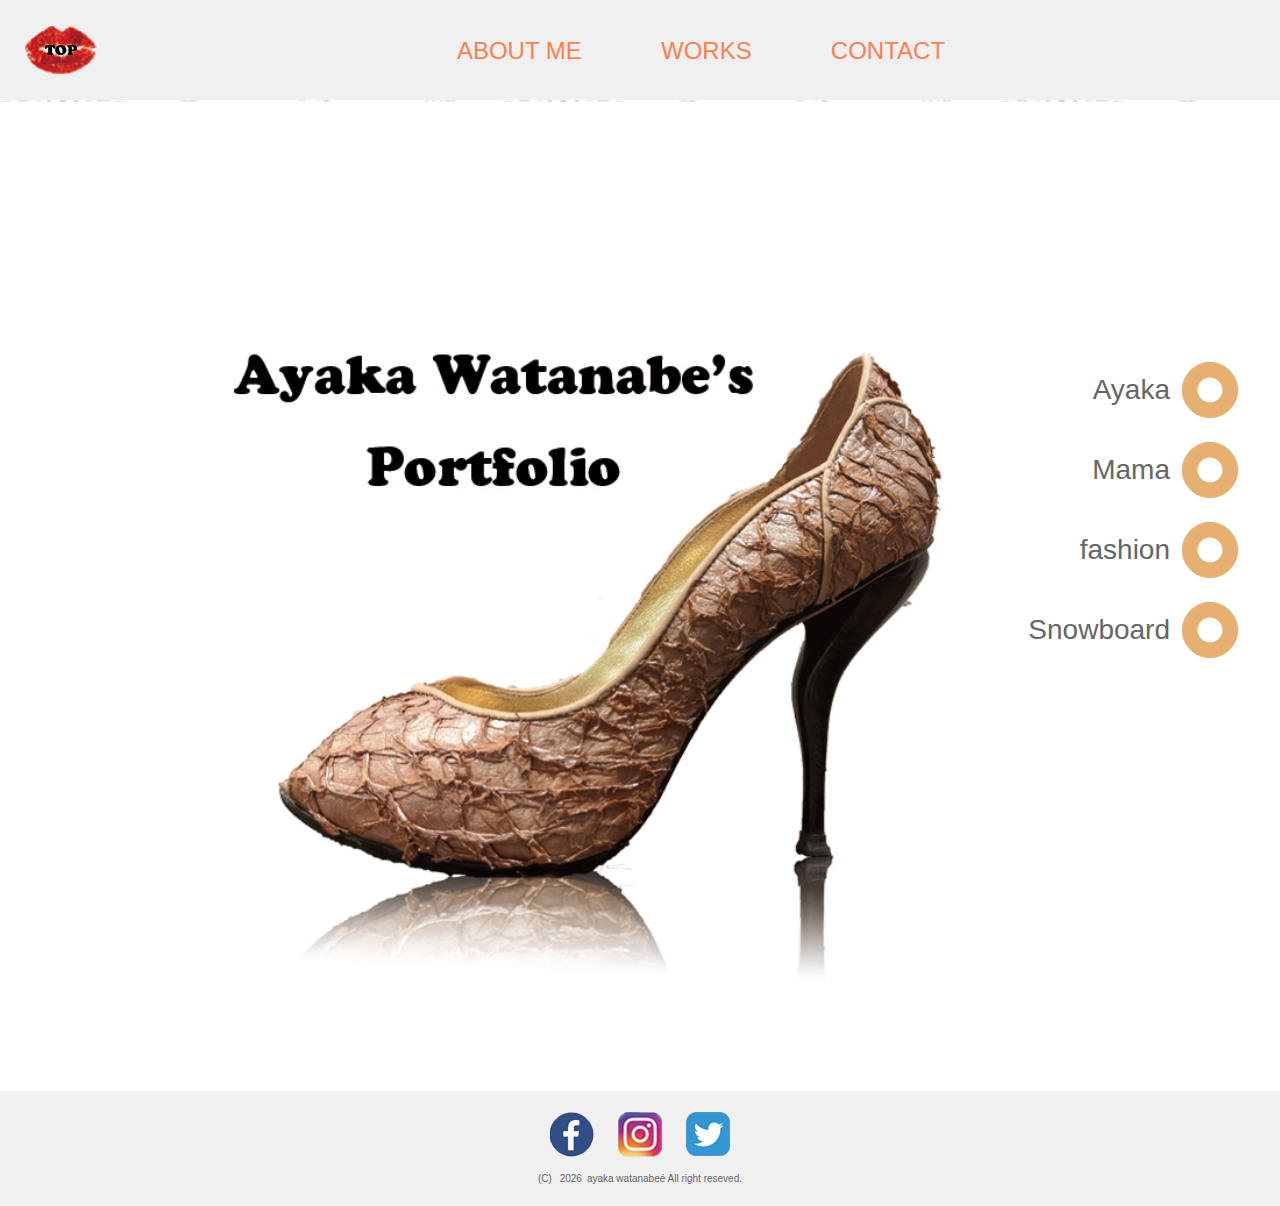
==== commit 8fbb5b76: "main" ====
--- a/portfolio/index.html
+++ b/portfolio/index.html
@@ -62,8 +62,8 @@
   <section class="profile">
     <p class="main-pic">
       <img id="main-picture1" src="images/カンプ_01.jpg" style="display: block;">
-      <img id="main-picture2" src="images/sosk_02.jpg">
-      <img id="main-picture3" src="images/fashion_03.jpg">
+      <img id="main-picture2" src="images/sosk.png">
+      <img id="main-picture3" src="images/fashion.png">
       <img id="main-picture4" src="images/snow_04.jpg">
     </p>
 
--- a/portfolio/css/style.css
+++ b/portfolio/css/style.css
@@ -5,6 +5,9 @@
   font-family: "ヒラギノ角ゴ Pro W3", "Hiragino Kaku Gothic Pro", "游ゴシック", "Yu Gothic", "游ゴシック体", "YuGothic", "Meiryo UI", "メイリオ", Meiryo, sans-serif;
   font-size: 62.5%;
   color: #666;
+  background-image: url(../images/background.jpg);
+  background-color:rgba(255,255,255,0.8);
+background-blend-mode:lighten;
 }
 
 .clearfix::after {
@@ -28,12 +31,12 @@
   padding: 25px;
 }
 
+.header nav {
+  font-size: 15px;
+}
+
 .header nav ul {
   text-align: center;
-}
-
-.header nav {
-  font-size: 18px;
 }
 
 .header nav ul li {
@@ -216,8 +219,8 @@
 }
 
 .ayakaphoto, .name {
+  margin-top: 9.0em;
   display: inline-block;
-  margin-top: 9.0em;
 }
 
 .info2 h3 {
@@ -264,11 +267,11 @@
 table {
   border-collapse: collapse;
   margin: 0 auto;
-  max-width: 59%;
+  /* max-width: 59%; */
 }
 
 table th, td {
-  width: 100%;
+  /* width: 100%; */
   font-size: 30px;
   background-color: rgb(255, 127, 80, 0.7);
 }
@@ -293,13 +296,6 @@
 #pr {
   font-size: 25px;
   line-height: 1.5em;
-}
-
-#pr .自己pr1 .自己pr2 .自己pr3 {
-  font-size: 20px;
-  flex-basis: 31%;
-  text-align: center;
-  padding: 8px 8px;
 }
 
 #pr .自己pr2 {
@@ -316,31 +312,30 @@
 /************* works ***************/
 
 #workList h3 {
-  font-size: 50px;
-  font-weight: bold;
-  margin-top: 100px;
-  margin-left: 30px;
-  margin-bottom: 50px;
-}
-
+	font-size: 50px;
+	font-weight: bold;
+	margin-top: 100px;
+	margin-left: 30px;
+	margin-bottom: 50px;
+}
 #workList img {
-  vertical-align: bottom;
-}
-
-.graphics {
+	vertical-align:bottom;
+}
+
+.graphics{
   display: flex;
   flex-wrap: wrap;
 }
 
 a.group1 {
-  flex-basis: 25%;
+  flex-basis: 20%;
 }
 
 .group1 img {
   width: 100%;
 }
 
-.web {
+.web{
   display: flex;
   flex-wrap: wrap;
 }
@@ -350,7 +345,7 @@
 }
 
 a.group2 {
-  flex-basis: 25%;
+  flex-basis: 20%;
 }
 
 a.group2 img {
@@ -452,22 +447,65 @@
   #top-nav {
     display: none;
   }
+
   .radios-boxes {
     display: none;
   }
+
   .sp-menu {
     display: block;
   }
+
   .main-pic img {
     display: block;
   }
+
+  .ayakaphoto, .name{
+    width: 100%;
+  }
+  
+  .plofile {
+   font-size: 20px;
+  }
+
+  table th, td {
+   font-size: 15px;
+  }
+
+  table th {
+   color: #fff;
+   padding: 21px 0px 22px 55px;
+  }
+
+  table td {
+   padding: 0px 57px 0px 0px;
+  }
+
+  #pr {
+   font-size: 20px;
+  }
+ 
+  #pr .自己pr2 {
+   font-size: 25px;
+  }
+
+  .info2 h3:before, .info2 h3:after {
+    width: 150px;
+  }
+
   #workList h3 {
     text-align: center;
     color: coral;
   }
+
   a.group1 {
     margin: auto;
+    flex-basis: 70%;
+  }
+
+  a.group2 {
+    margin: auto;
     flex-basis: 75%;
   }
-  a.group2 {}
+
 }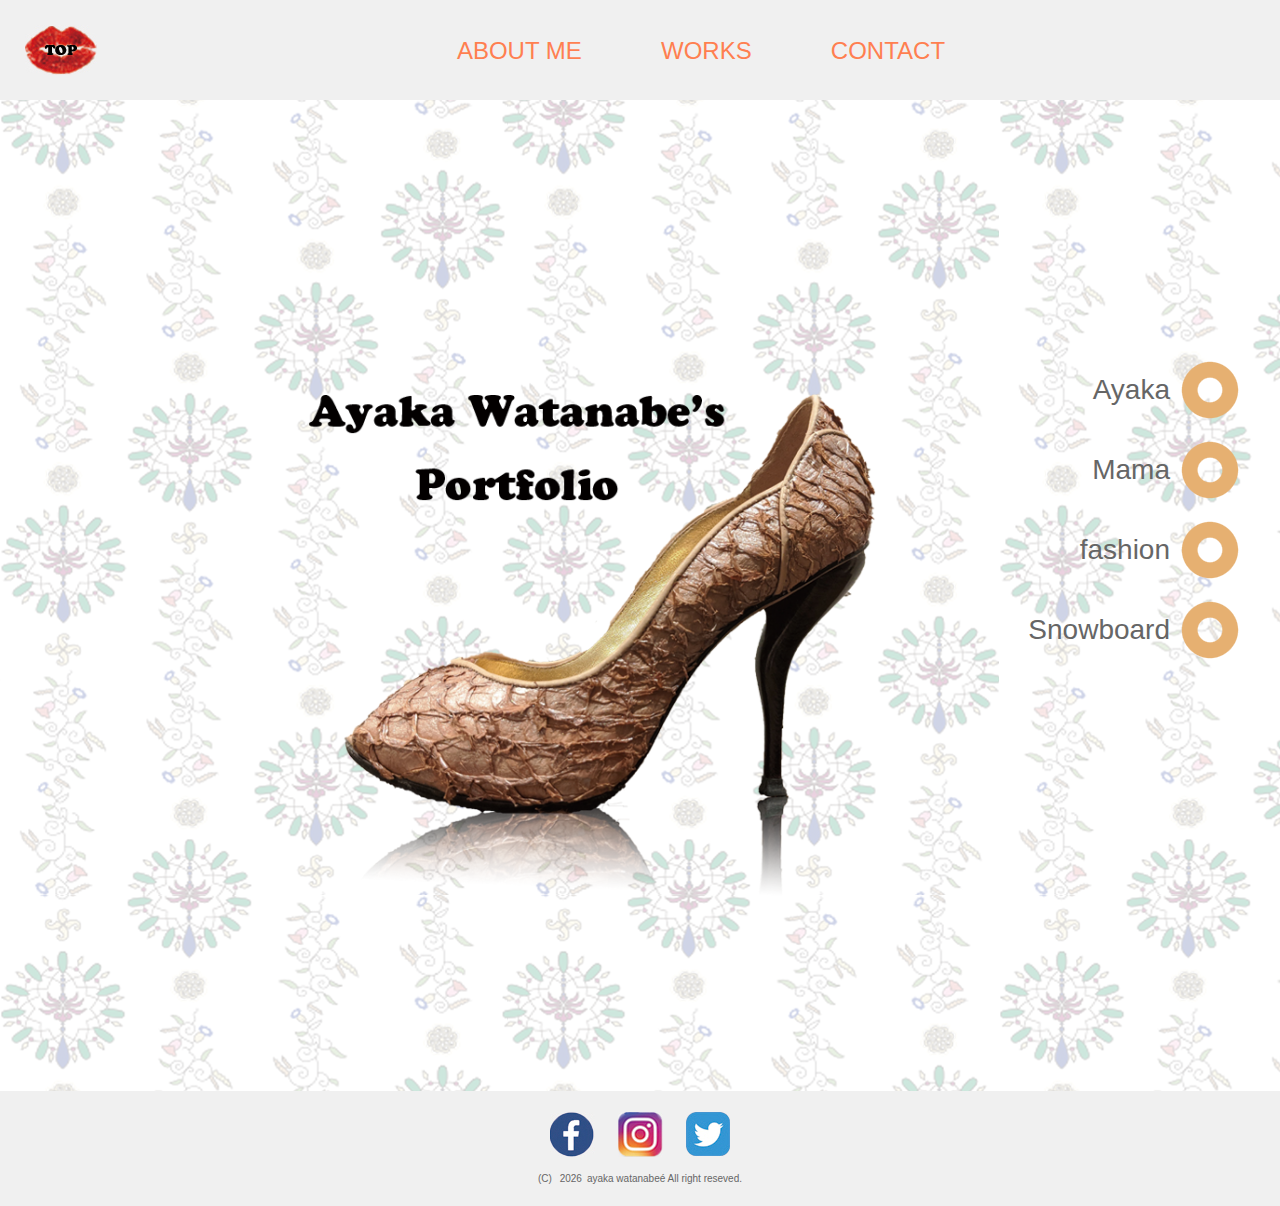
==== commit 4b46a010: "top" ====
--- a/portfolio/index.html
+++ b/portfolio/index.html
@@ -61,10 +61,10 @@
 
   <section class="profile">
     <p class="main-pic">
-      <img id="main-picture1" src="images/カンプ_01.jpg" style="display: block;">
+      <img id="main-picture1" src="images/punpus.png" style="display: block;">
       <img id="main-picture2" src="images/sosk.png">
       <img id="main-picture3" src="images/fashion.png">
-      <img id="main-picture4" src="images/snow_04.jpg">
+      <img id="main-picture4" src="images/snow.png">
     </p>
 
 
--- a/portfolio/css/style.css
+++ b/portfolio/css/style.css
@@ -99,9 +99,15 @@
 /************* top ***************/
 
 .main-pic img {
-  width: 100%;
+  width: 80%;
   display: none;
-}
+  text-align: center;
+}
+
+.main-pic img #main-picture1 {
+  width: 40%;
+}
+
 
 /************* side nav ***************/
 
